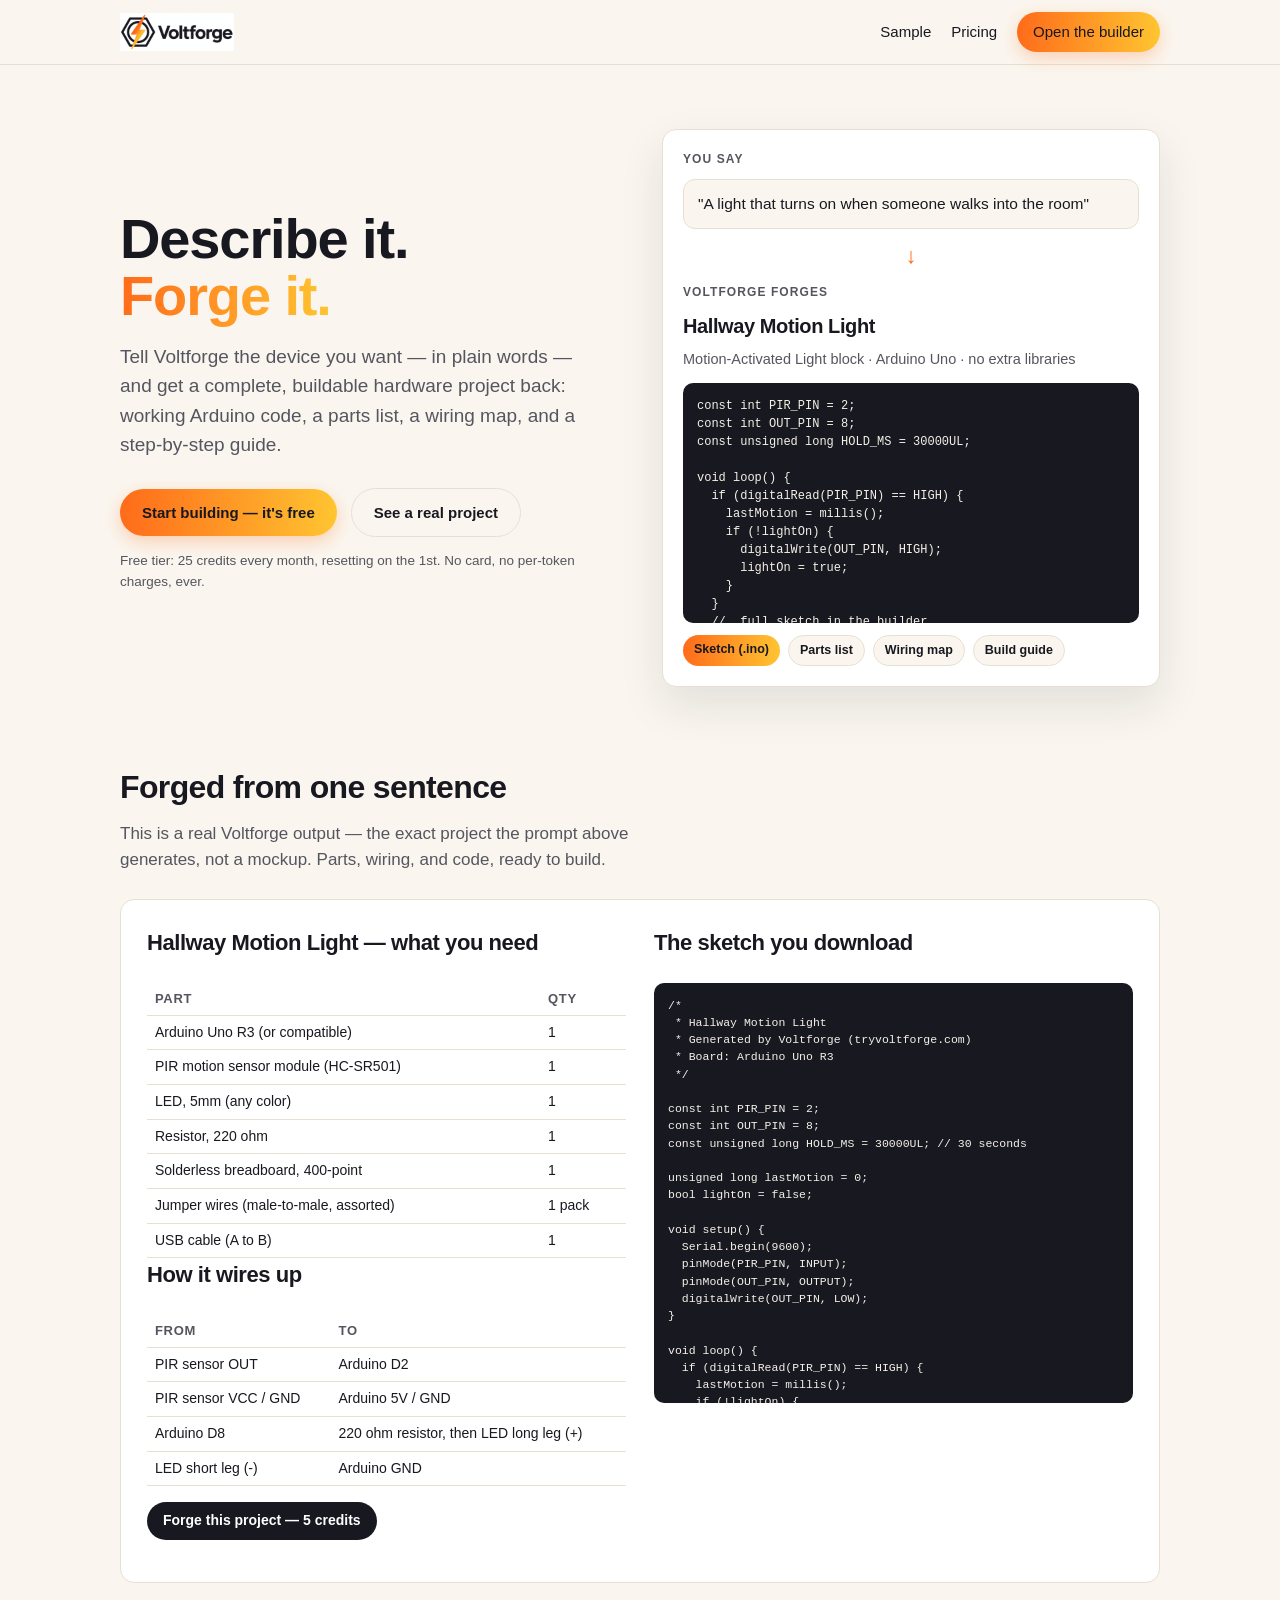
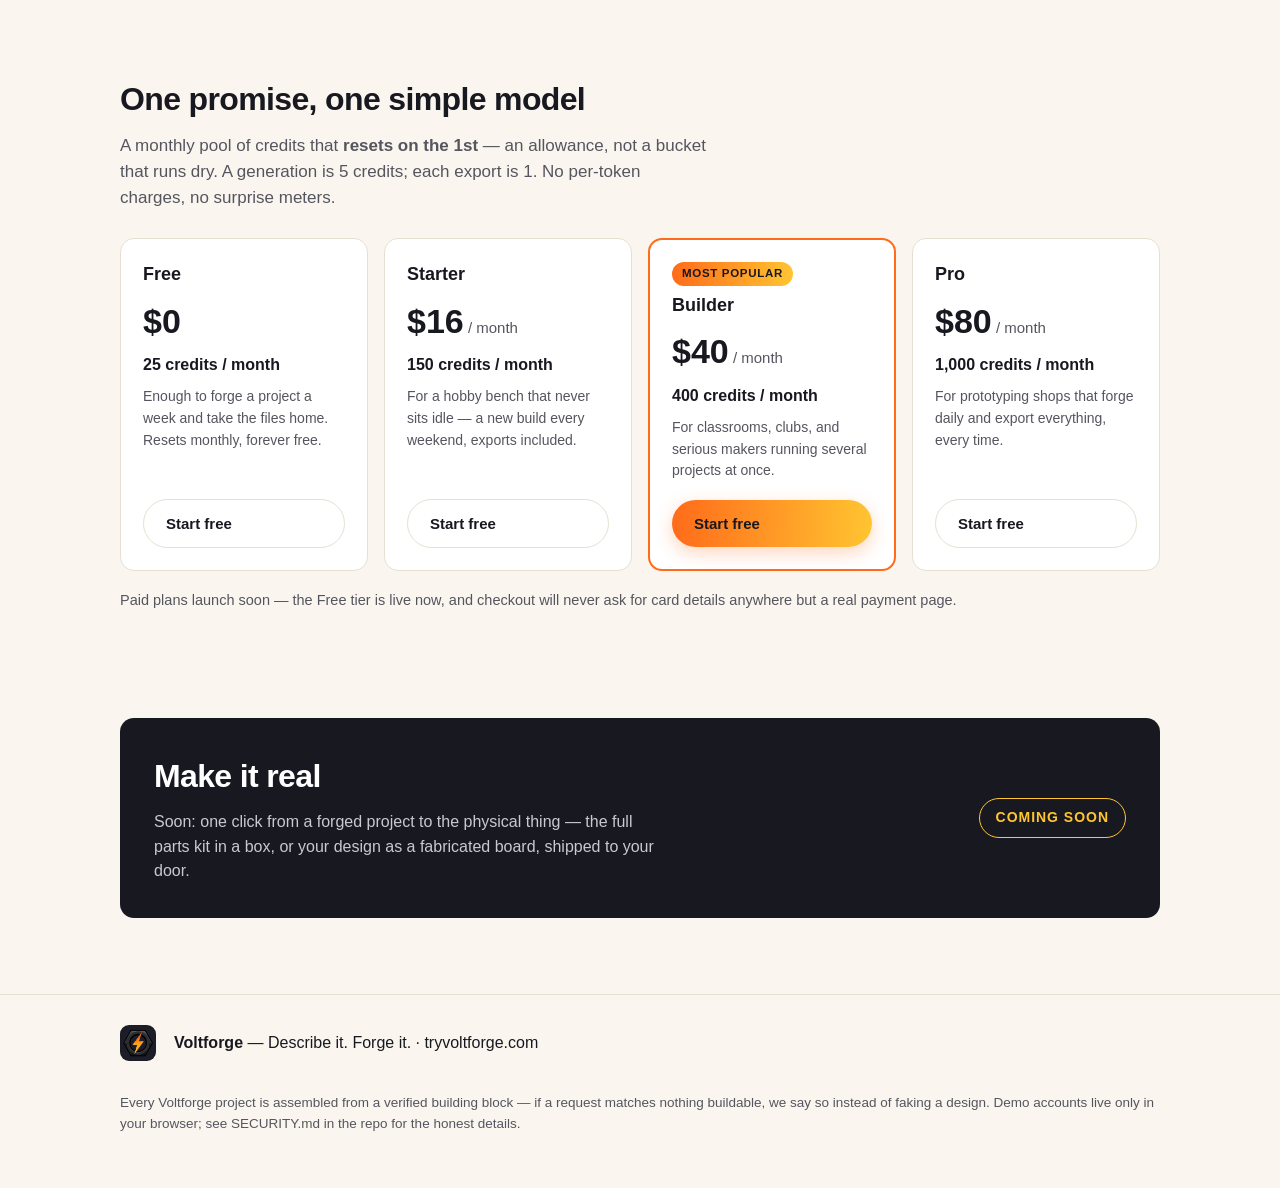
==== index.html @ 74507003 "Voltforge v1 — frozen, finished-feeling core Landing (one promise + real sample project + pricing), " ====
<!DOCTYPE html>
<html lang="en">
<head>
<meta charset="utf-8">
<meta name="viewport" content="width=device-width, initial-scale=1">
<meta http-equiv="Content-Security-Policy" content="default-src 'self'; script-src 'self'; style-src 'self' https://fonts.googleapis.com; font-src 'self' https://fonts.gstatic.com; img-src 'self' data:; connect-src 'none'; object-src 'none'; base-uri 'self'; form-action 'self'">
<meta name="referrer" content="strict-origin-when-cross-origin">
<meta name="description" content="Voltforge — describe a device in plain words, get a buildable Arduino project: working sketch, parts list, wiring map, and build guide. Describe it. Forge it.">
<title>Voltforge — Describe it. Forge it.</title>
<link rel="icon" type="image/png" href="favicon.png">
<link rel="preconnect" href="https://fonts.googleapis.com">
<link rel="preconnect" href="https://fonts.gstatic.com" crossorigin>
<link href="https://fonts.googleapis.com/css2?family=Inter:wght@400;500;600;700&family=Space+Grotesk:wght@500;700&display=swap" rel="stylesheet">
<link rel="stylesheet" href="css/styles.css">
</head>
<body>

<header class="site-header">
  <div class="wrap">
    <a class="brand-link" href="index.html" aria-label="Voltforge home">
      <img class="logo-lockup" src="assets/logo.webp" alt="Voltforge">
    </a>
    <nav class="main-nav">
      <a href="#sample">Sample</a>
      <a href="#pricing">Pricing</a>
      <a class="btn btn-primary btn-small" href="builder.html">Open the builder</a>
    </nav>
  </div>
</header>

<main>
  <!-- ============ HERO ============ -->
  <div class="hero">
    <div class="wrap hero-grid">
      <div>
        <h1>Describe it.<br><span class="grad-text">Forge it.</span></h1>
        <p class="promise">Tell Voltforge the device you want — in plain words — and get a complete, buildable hardware project back: working Arduino code, a parts list, a wiring map, and a step-by-step guide.</p>
        <div class="cta-row">
          <a class="btn btn-primary" href="builder.html">Start building — it's free</a>
          <a class="btn btn-ghost" href="#sample">See a real project</a>
        </div>
        <p class="fineprint">Free tier: 25 credits every month, resetting on the 1st. No card, no per-token charges, ever.</p>
      </div>

      <div class="demo-card" aria-label="Example generation">
        <div class="demo-label">You say</div>
        <div class="prompt-bubble">"A light that turns on when someone walks into the room"</div>
        <div class="demo-arrow">&#8595;</div>
        <div class="demo-label">Voltforge forges</div>
        <div class="demo-result">
          <h3>Hallway Motion Light</h3>
          <p class="sub">Motion-Activated Light block · Arduino Uno · no extra libraries</p>
          <pre>const int PIR_PIN = 2;
const int OUT_PIN = 8;
const unsigned long HOLD_MS = 30000UL;

void loop() {
  if (digitalRead(PIR_PIN) == HIGH) {
    lastMotion = millis();
    if (!lightOn) {
      digitalWrite(OUT_PIN, HIGH);
      lightOn = true;
    }
  }
  // …full sketch in the builder
}</pre>
          <div class="chip-row">
            <span class="chip hot">Sketch (.ino)</span>
            <span class="chip">Parts list</span>
            <span class="chip">Wiring map</span>
            <span class="chip">Build guide</span>
          </div>
        </div>
      </div>
    </div>
  </div>

  <!-- ============ SAMPLE SHOWCASE ============ -->
  <section class="block" id="sample">
    <div class="wrap">
      <h2>Forged from one sentence</h2>
      <p class="lede">This is a real Voltforge output — the exact project the prompt above generates, not a mockup. Parts, wiring, and code, ready to build.</p>
      <div class="showcase">
        <div>
          <h3>Hallway Motion Light — what you need</h3>
          <table>
            <tr><th>Part</th><th>Qty</th></tr>
            <tr><td>Arduino Uno R3 (or compatible)</td><td>1</td></tr>
            <tr><td>PIR motion sensor module (HC-SR501)</td><td>1</td></tr>
            <tr><td>LED, 5mm (any color)</td><td>1</td></tr>
            <tr><td>Resistor, 220 ohm</td><td>1</td></tr>
            <tr><td>Solderless breadboard, 400-point</td><td>1</td></tr>
            <tr><td>Jumper wires (male-to-male, assorted)</td><td>1 pack</td></tr>
            <tr><td>USB cable (A to B)</td><td>1</td></tr>
          </table>
          <h3 style="margin-top:22px">How it wires up</h3>
          <table>
            <tr><th>From</th><th>To</th></tr>
            <tr><td>PIR sensor OUT</td><td>Arduino D2</td></tr>
            <tr><td>PIR sensor VCC / GND</td><td>Arduino 5V / GND</td></tr>
            <tr><td>Arduino D8</td><td>220 ohm resistor, then LED long leg (+)</td></tr>
            <tr><td>LED short leg (-)</td><td>Arduino GND</td></tr>
          </table>
          <p style="margin-top:18px"><a class="btn btn-dark btn-small" href="builder.html">Forge this project — 5 credits</a></p>
        </div>
        <div>
          <h3>The sketch you download</h3>
          <pre>/*
 * Hallway Motion Light
 * Generated by Voltforge (tryvoltforge.com)
 * Board: Arduino Uno R3
 */

const int PIR_PIN = 2;
const int OUT_PIN = 8;
const unsigned long HOLD_MS = 30000UL; // 30 seconds

unsigned long lastMotion = 0;
bool lightOn = false;

void setup() {
  Serial.begin(9600);
  pinMode(PIR_PIN, INPUT);
  pinMode(OUT_PIN, OUTPUT);
  digitalWrite(OUT_PIN, LOW);
}

void loop() {
  if (digitalRead(PIR_PIN) == HIGH) {
    lastMotion = millis();
    if (!lightOn) {
      digitalWrite(OUT_PIN, HIGH);
      lightOn = true;
      Serial.println("Motion - light ON");
    }
  }
  if (lightOn &amp;&amp; (millis() - lastMotion &gt; HOLD_MS)) {
    digitalWrite(OUT_PIN, LOW);
    lightOn = false;
    Serial.println("Quiet - light OFF");
  }
}</pre>
        </div>
      </div>
    </div>
  </section>

  <!-- ============ PRICING ============ -->
  <section class="block" id="pricing">
    <div class="wrap">
      <h2>One promise, one simple model</h2>
      <p class="lede">A monthly pool of credits that <strong>resets on the 1st</strong> — an allowance, not a bucket that runs dry. A generation is 5 credits; each export is 1. No per-token charges, no surprise meters.</p>
      <div class="plans">
        <div class="plan">
          <div class="pname">Free</div>
          <div class="price">$0</div>
          <div class="credits">25 credits / month</div>
          <p>Enough to forge a project a week and take the files home. Resets monthly, forever free.</p>
          <a class="btn btn-ghost" href="builder.html">Start free</a>
        </div>
        <div class="plan">
          <div class="pname">Starter</div>
          <div class="price">$16<span> / month</span></div>
          <div class="credits">150 credits / month</div>
          <p>For a hobby bench that never sits idle — a new build every weekend, exports included.</p>
          <a class="btn btn-ghost" href="builder.html">Start free</a>
        </div>
        <div class="plan featured">
          <span class="badge">Most popular</span>
          <div class="pname">Builder</div>
          <div class="price">$40<span> / month</span></div>
          <div class="credits">400 credits / month</div>
          <p>For classrooms, clubs, and serious makers running several projects at once.</p>
          <a class="btn btn-primary" href="builder.html">Start free</a>
        </div>
        <div class="plan">
          <div class="pname">Pro</div>
          <div class="price">$80<span> / month</span></div>
          <div class="credits">1,000 credits / month</div>
          <p>For prototyping shops that forge daily and export everything, every time.</p>
          <a class="btn btn-ghost" href="builder.html">Start free</a>
        </div>
      </div>
      <p class="pricing-note">Paid plans launch soon — the Free tier is live now, and checkout will never ask for card details anywhere but a real payment page.</p>
    </div>
  </section>

  <!-- ============ MAKE IT REAL TEASER ============ -->
  <section class="block" style="padding-top:6px">
    <div class="wrap">
      <div class="teaser">
        <div>
          <h2>Make it real</h2>
          <p>Soon: one click from a forged project to the physical thing — the full parts kit in a box, or your design as a fabricated board, shipped to your door.</p>
        </div>
        <span class="soon">Coming soon</span>
      </div>
    </div>
  </section>
</main>

<footer class="site-footer">
  <div class="wrap">
    <img class="logo-icon" src="assets/icon-256.png" alt="">
    <span><strong>Voltforge</strong> — Describe it. Forge it. · tryvoltforge.com</span>
    <p class="small">Every Voltforge project is assembled from a verified building block — if a request matches nothing buildable, we say so instead of faking a design. Demo accounts live only in your browser; see SECURITY.md in the repo for the honest details.</p>
  </div>
</footer>

</body>
</html>
---- css/styles.css ----
/* Voltforge — brand stylesheet.
   Palette (brand kit): Forge Ink #181820 · Spark Orange #FF6B1A ·
   Volt Yellow #FFC531 · Forge Paper #FAF6EF · Card white #FFFFFF.
   Display: Space Grotesk. Body: Inter. */

:root {
  --ink: #181820;
  --ink-soft: #55555f;
  --spark: #FF6B1A;
  --volt: #FFC531;
  --paper: #FAF6EF;
  --card: #FFFFFF;
  --line: #e7e0d2;
  --grad: linear-gradient(92deg, #FF6B1A 0%, #FFC531 100%);
  --radius: 14px;
  --display: 'Space Grotesk', 'Helvetica Neue', Arial, sans-serif;
  --body: 'Inter', -apple-system, 'Segoe UI', Roboto, sans-serif;
  --mono: ui-monospace, 'SF Mono', Menlo, Consolas, monospace;
}

* { box-sizing: border-box; }

html { scroll-behavior: smooth; }

body {
  margin: 0;
  font-family: var(--body);
  color: var(--ink);
  background: var(--paper);
  line-height: 1.55;
  -webkit-font-smoothing: antialiased;
}

h1, h2, h3, .display { font-family: var(--display); letter-spacing: -0.02em; }

a { color: var(--ink); }

.wrap { max-width: 1080px; margin: 0 auto; padding: 0 20px; }

/* ---------- header ---------- */
.site-header {
  position: sticky; top: 0; z-index: 40;
  background: rgba(250, 246, 239, 0.92);
  backdrop-filter: blur(8px);
  border-bottom: 1px solid var(--line);
}
.site-header .wrap {
  display: flex; align-items: center; gap: 22px; min-height: 64px;
}
.logo-lockup { height: 38px; width: auto; display: block; }
.logo-icon { height: 36px; width: 36px; border-radius: 9px; display: block; }
.brand-link { display: flex; align-items: center; gap: 10px; text-decoration: none; }
.brand-name { font-family: var(--display); font-weight: 700; font-size: 20px; }
.main-nav { display: flex; gap: 20px; margin-left: auto; align-items: center; }
.main-nav a { text-decoration: none; font-weight: 500; font-size: 15px; }
.main-nav a:hover { color: var(--spark); }

/* ---------- buttons ---------- */
.btn {
  display: inline-block; border: none; cursor: pointer; text-decoration: none;
  font-family: var(--body); font-weight: 600; font-size: 15px;
  padding: 12px 22px; border-radius: 999px; color: var(--ink);
  background: var(--card); border: 1px solid var(--line);
}
.btn-primary { background: var(--grad); border: none; color: var(--ink); box-shadow: 0 6px 18px rgba(255, 107, 26, 0.28); }
.btn-primary:hover { filter: brightness(1.05); }
.btn-dark { background: var(--ink); color: #fff; border: none; }
.btn-small { padding: 8px 16px; font-size: 14px; }
.btn[disabled] { opacity: 0.55; cursor: not-allowed; box-shadow: none; }
.btn-ghost { background: transparent; border: 1px solid var(--line); }

/* ---------- hero ---------- */
.hero { padding: 64px 0 30px; }
.hero-grid { display: grid; grid-template-columns: 1fr 1fr; gap: 44px; align-items: center; }
.hero h1 { font-size: 56px; line-height: 1.02; margin: 0 0 18px; }
.hero h1 .grad-text {
  background: var(--grad); -webkit-background-clip: text; background-clip: text; color: transparent;
}
.hero .promise { font-size: 19px; color: var(--ink-soft); margin: 0 0 28px; max-width: 46ch; }
.hero .cta-row { display: flex; gap: 14px; align-items: center; flex-wrap: wrap; }
.hero .fineprint { font-size: 13.5px; color: var(--ink-soft); margin-top: 14px; }

/* demo moment card */
.demo-card {
  background: var(--card); border: 1px solid var(--line); border-radius: var(--radius);
  padding: 20px; box-shadow: 0 18px 44px rgba(24, 24, 32, 0.10);
}
.demo-label { font-size: 12px; font-weight: 700; letter-spacing: 0.09em; text-transform: uppercase; color: var(--ink-soft); margin-bottom: 10px; }
.prompt-bubble {
  background: var(--paper); border: 1px solid var(--line); border-radius: 12px;
  padding: 12px 14px; font-size: 15.5px;
}
.demo-arrow { text-align: center; font-size: 22px; margin: 10px 0; color: var(--spark); font-weight: 700; }
.demo-result h3 { margin: 0 0 6px; font-size: 20px; }
.demo-result .sub { color: var(--ink-soft); font-size: 14.5px; margin: 0 0 12px; }
.demo-result pre {
  background: var(--ink); color: #f5f1e8; border-radius: 10px; padding: 14px;
  font-family: var(--mono); font-size: 12px; line-height: 1.5; overflow-x: auto; margin: 0 0 12px;
  max-height: 240px; overflow-y: auto;
}
.chip-row { display: flex; gap: 8px; flex-wrap: wrap; }
.chip {
  font-size: 12.5px; font-weight: 600; background: var(--paper); border: 1px solid var(--line);
  border-radius: 999px; padding: 5px 11px;
}
.chip.hot { background: var(--grad); border: none; }

/* ---------- sections ---------- */
section.block { padding: 46px 0; }
section.block h2 { font-size: 32px; margin: 0 0 8px; }
section.block .lede { color: var(--ink-soft); font-size: 17px; margin: 0 0 26px; max-width: 62ch; }

.showcase {
  background: var(--card); border: 1px solid var(--line); border-radius: var(--radius);
  padding: 26px; display: grid; grid-template-columns: 1fr 1fr; gap: 28px;
}
.showcase h3 { margin-top: 0; font-size: 22px; }
.showcase table { width: 100%; border-collapse: collapse; font-size: 14px; }
.showcase th, .showcase td { text-align: left; padding: 6px 8px; border-bottom: 1px solid var(--line); vertical-align: top; }
.showcase th { font-family: var(--display); font-size: 13px; text-transform: uppercase; letter-spacing: 0.05em; color: var(--ink-soft); }
.showcase pre {
  background: var(--ink); color: #f5f1e8; border-radius: 10px; padding: 14px;
  font-family: var(--mono); font-size: 11.5px; line-height: 1.5; overflow: auto; max-height: 420px; margin: 0;
}

/* ---------- pricing ---------- */
.plans { display: grid; grid-template-columns: repeat(4, 1fr); gap: 16px; }
.plan {
  background: var(--card); border: 1px solid var(--line); border-radius: var(--radius);
  padding: 22px; display: flex; flex-direction: column; gap: 6px;
}
.plan.featured { border: 2px solid var(--spark); }
.plan .pname { font-family: var(--display); font-weight: 700; font-size: 18px; }
.plan .price { font-family: var(--display); font-size: 34px; font-weight: 700; }
.plan .price span { font-size: 15px; color: var(--ink-soft); font-weight: 500; }
.plan .credits { font-weight: 600; }
.plan p { color: var(--ink-soft); font-size: 14px; margin: 2px 0 12px; flex: 1; }
.plan .badge {
  align-self: flex-start; font-size: 11.5px; font-weight: 700; letter-spacing: 0.06em;
  text-transform: uppercase; background: var(--grad); border-radius: 999px; padding: 3px 10px;
}
.pricing-note { color: var(--ink-soft); font-size: 14.5px; margin-top: 18px; }

/* ---------- make it real teaser ---------- */
.teaser {
  background: var(--ink); color: #f5f1e8; border-radius: var(--radius);
  padding: 34px; display: flex; gap: 24px; align-items: center; flex-wrap: wrap;
}
.teaser h2 { color: #fff; margin: 0 0 6px; font-size: 28px; }
.teaser p { margin: 0; color: #c9c9d2; max-width: 58ch; }
.teaser .soon {
  margin-left: auto; font-family: var(--display); font-weight: 700; font-size: 14px;
  border: 1px solid var(--volt); color: var(--volt); border-radius: 999px; padding: 8px 16px;
  text-transform: uppercase; letter-spacing: 0.07em;
}

/* ---------- footer ---------- */
.site-footer { border-top: 1px solid var(--line); padding: 30px 0 40px; margin-top: 30px; }
.site-footer .wrap { display: flex; gap: 18px; align-items: center; flex-wrap: wrap; }
.site-footer .small { color: var(--ink-soft); font-size: 13.5px; width: 100%; }

/* ---------- builder ---------- */
.builder-head { padding: 28px 0 6px; }
.builder-head h1 { font-size: 32px; margin: 0 0 6px; }
.builder-head p { color: var(--ink-soft); margin: 0; }
.credit-pill {
  display: inline-flex; align-items: center; gap: 7px; font-weight: 700; font-size: 14px;
  background: var(--card); border: 1px solid var(--line); border-radius: 999px; padding: 7px 14px;
}
.credit-pill .dot { width: 9px; height: 9px; border-radius: 50%; background: var(--grad); }
.account-bar { display: flex; gap: 10px; align-items: center; margin-left: auto; }
.account-bar .who { font-size: 14px; color: var(--ink-soft); }

.chat-shell {
  background: var(--card); border: 1px solid var(--line); border-radius: var(--radius);
  margin: 18px 0 40px; display: flex; flex-direction: column; overflow: hidden;
}
.chat-log { padding: 22px; display: flex; flex-direction: column; gap: 16px; min-height: 320px; }
.msg { max-width: 88%; padding: 13px 16px; border-radius: 14px; font-size: 15px; white-space: pre-wrap; word-wrap: break-word; }
.msg.user { align-self: flex-end; background: var(--ink); color: #fff; border-bottom-right-radius: 4px; }
.msg.bot { align-self: flex-start; background: var(--paper); border: 1px solid var(--line); border-bottom-left-radius: 4px; }
.msg.bot strong { font-family: var(--display); }

.chat-form { border-top: 1px solid var(--line); padding: 14px; display: flex; gap: 10px; background: #fff; }
.chat-form textarea {
  flex: 1; resize: none; font-family: var(--body); font-size: 15px; padding: 11px 13px;
  border: 1px solid var(--line); border-radius: 12px; min-height: 46px; max-height: 120px;
}
.examples { padding: 0 22px 16px; display: flex; gap: 8px; flex-wrap: wrap; }
.examples .chip { cursor: pointer; background: #fff; }
.examples .chip:hover { border-color: var(--spark); color: var(--spark); }
.examples-label { width: 100%; font-size: 12.5px; color: var(--ink-soft); font-weight: 600; }

/* params + project cards (rendered inside chat) */
.card {
  align-self: stretch; max-width: 100%; background: #fff; border: 1px solid var(--line);
  border-radius: var(--radius); padding: 20px;
}
.card h3 { margin: 0 0 4px; font-size: 20px; }
.card .sub { color: var(--ink-soft); font-size: 14.5px; margin: 0 0 14px; }
.param-grid { display: grid; grid-template-columns: 1fr 1fr; gap: 12px 18px; margin-bottom: 6px; }
.param label { display: block; font-size: 13px; font-weight: 600; margin-bottom: 5px; }
.param .help { font-size: 12px; color: var(--ink-soft); margin-top: 4px; }
.param input[type="number"], .param select, .param input[type="text"], .text-input {
  width: 100%; padding: 9px 11px; border: 1px solid var(--line); border-radius: 9px;
  font-family: var(--body); font-size: 14.5px; background: #fff;
}
.param.bool { display: flex; gap: 9px; align-items: flex-start; }
.param.bool input { margin-top: 3px; }
.param.bool label { margin: 0; }
.card .actions { display: flex; gap: 10px; flex-wrap: wrap; margin-top: 14px; align-items: center; }
.cost-note { font-size: 13px; color: var(--ink-soft); }
.project-tabs { display: flex; gap: 8px; flex-wrap: wrap; margin: 12px 0; }
.project-tabs .chip { cursor: pointer; background: var(--paper); }
.project-tabs .chip.active { background: var(--ink); color: #fff; border-color: var(--ink); }
.project-pane pre {
  background: var(--ink); color: #f5f1e8; border-radius: 10px; padding: 14px;
  font-family: var(--mono); font-size: 12px; line-height: 1.55; overflow: auto; max-height: 430px; margin: 0;
}
.project-pane table { width: 100%; border-collapse: collapse; font-size: 14px; }
.project-pane th, .project-pane td { text-align: left; padding: 6px 8px; border-bottom: 1px solid var(--line); vertical-align: top; }
.project-pane ol { margin: 6px 0; padding-left: 20px; }
.project-pane li { margin-bottom: 6px; font-size: 14.5px; }

/* ---------- modals ---------- */
.modal-backdrop {
  position: fixed; inset: 0; background: rgba(24, 24, 32, 0.55);
  display: none; align-items: center; justify-content: center; z-index: 80; padding: 18px;
}
.modal-backdrop.open { display: flex; }
.modal {
  background: #fff; border-radius: var(--radius); max-width: 430px; width: 100%;
  padding: 26px; max-height: 88vh; overflow-y: auto;
}
.modal.wide { max-width: 760px; }
.modal h2 { margin: 0 0 6px; font-size: 24px; }
.modal .sub { color: var(--ink-soft); font-size: 14.5px; margin: 0 0 16px; }
.modal .field { margin-bottom: 13px; }
.modal .field label { display: block; font-size: 13px; font-weight: 600; margin-bottom: 5px; }
.modal .error { color: #b3261e; font-size: 14px; min-height: 20px; margin: 8px 0; }
.modal .switch { font-size: 14px; color: var(--ink-soft); margin-top: 14px; }
.modal .switch button { background: none; border: none; color: var(--spark); font-weight: 700; cursor: pointer; font-size: 14px; padding: 0; }
.modal .plans { grid-template-columns: repeat(2, 1fr); }
.demo-note {
  background: var(--paper); border: 1px dashed var(--spark); border-radius: 10px;
  padding: 10px 13px; font-size: 13px; color: var(--ink-soft); margin-bottom: 14px;
}

/* ---------- responsive ---------- */
@media (max-width: 900px) {
  .hero-grid, .showcase { grid-template-columns: 1fr; }
  .plans { grid-template-columns: repeat(2, 1fr); }
  .hero h1 { font-size: 42px; }
  .param-grid { grid-template-columns: 1fr; }
  .msg { max-width: 96%; }
}
@media (max-width: 560px) {
  .plans, .modal .plans { grid-template-columns: 1fr; }
  .main-nav a:not(.btn) { display: none; }
}
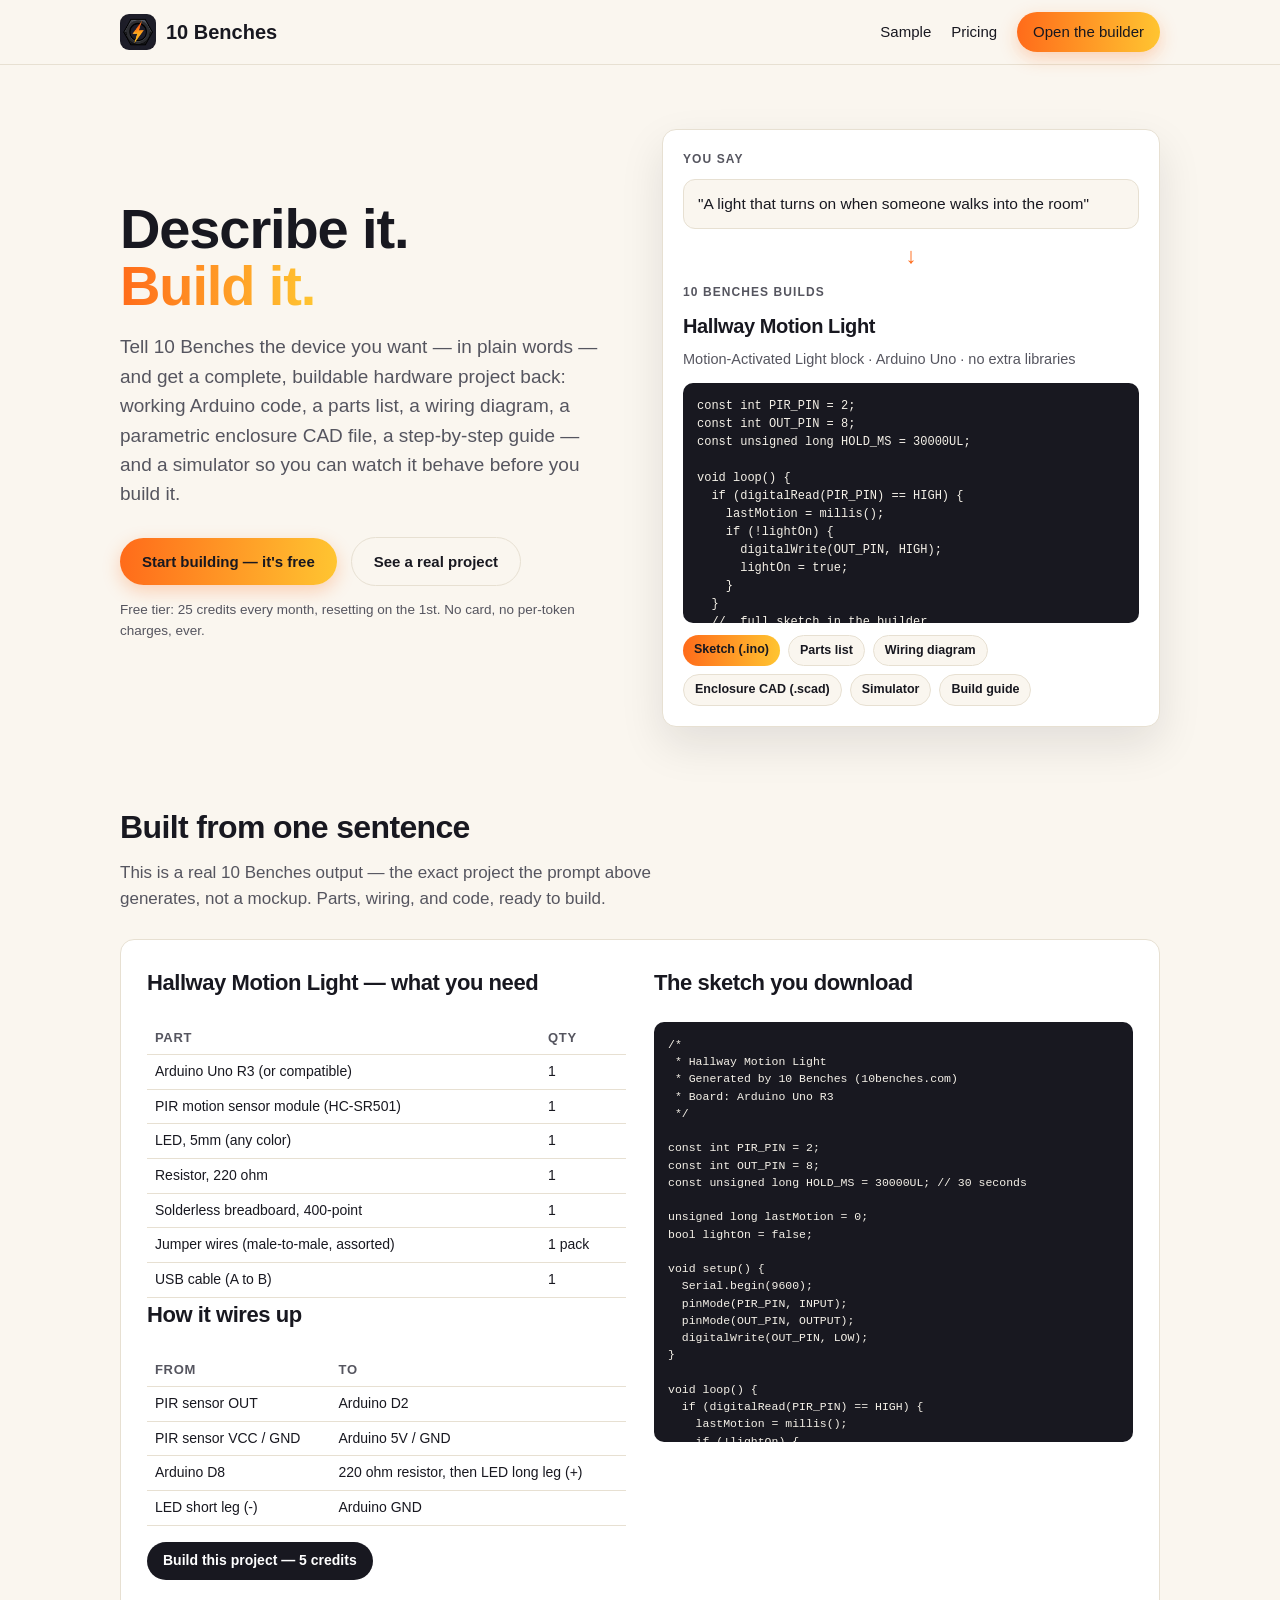
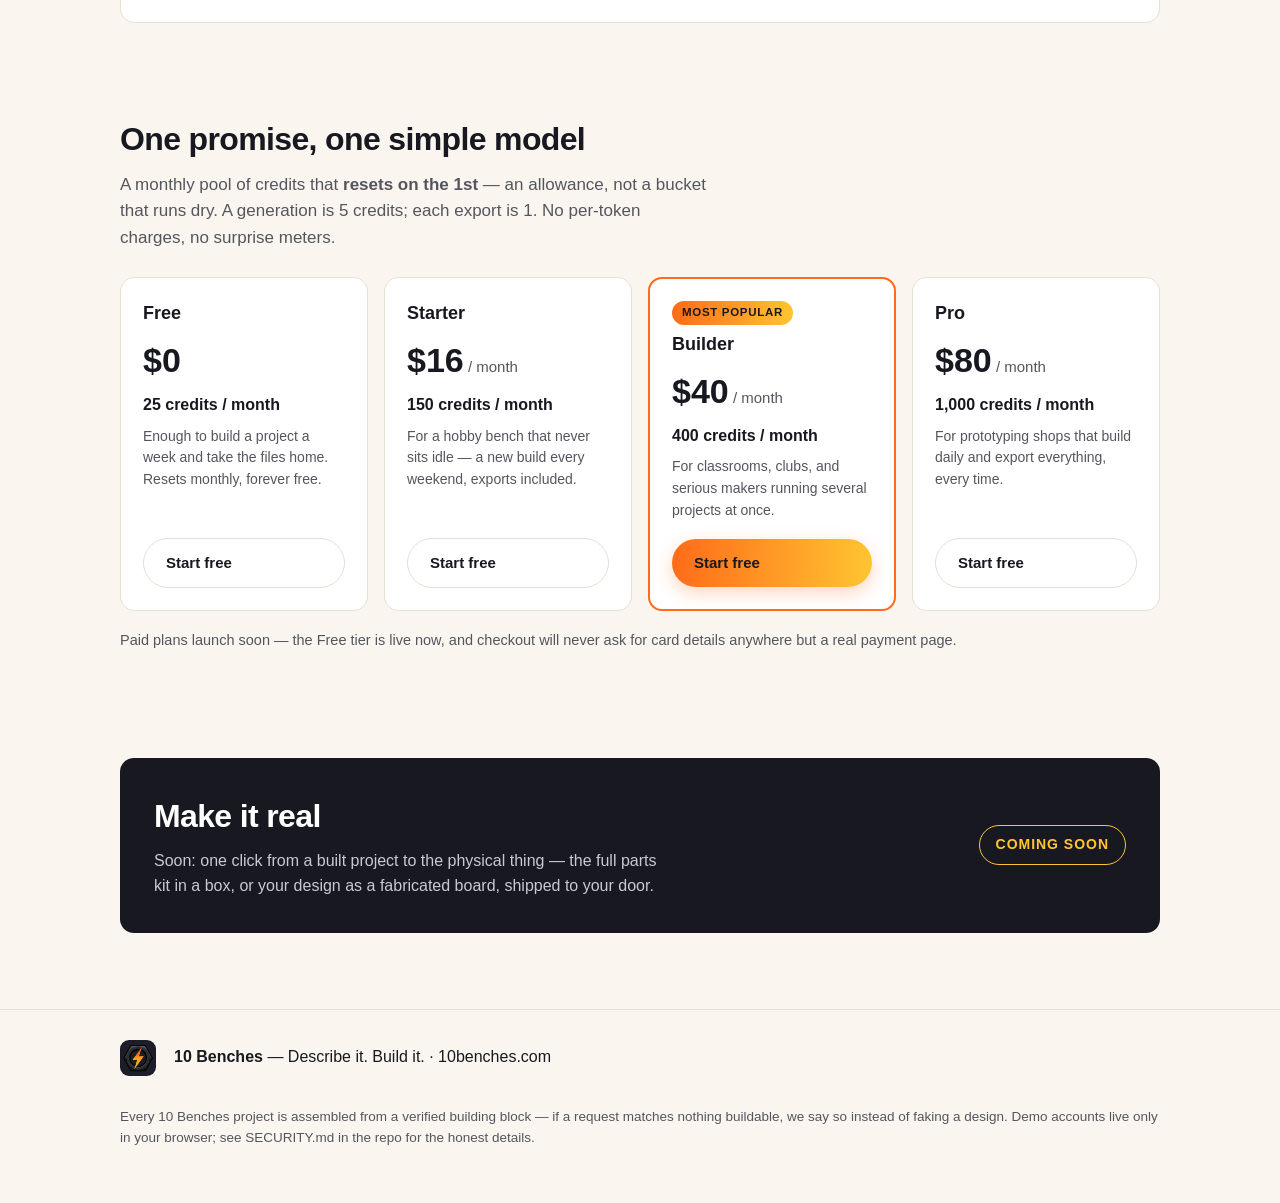
==== commit 31ef1e0a: "10 Benches: rebrand, CAD + wiring exports, simulator, full test pass (199/199)" ====
--- a/index.html
+++ b/index.html
@@ -5,8 +5,8 @@
 <meta name="viewport" content="width=device-width, initial-scale=1">
 <meta http-equiv="Content-Security-Policy" content="default-src 'self'; script-src 'self'; style-src 'self' https://fonts.googleapis.com; font-src 'self' https://fonts.gstatic.com; img-src 'self' data:; connect-src 'none'; object-src 'none'; base-uri 'self'; form-action 'self'">
 <meta name="referrer" content="strict-origin-when-cross-origin">
-<meta name="description" content="Voltforge — describe a device in plain words, get a buildable Arduino project: working sketch, parts list, wiring map, and build guide. Describe it. Forge it.">
-<title>Voltforge — Describe it. Forge it.</title>
+<meta name="description" content="10 Benches — describe a device in plain words, get a buildable Arduino project: working sketch, parts list, wiring map, and build guide. Describe it. Build it.">
+<title>10 Benches — Describe it. Build it.</title>
 <link rel="icon" type="image/png" href="favicon.png">
 <link rel="preconnect" href="https://fonts.googleapis.com">
 <link rel="preconnect" href="https://fonts.gstatic.com" crossorigin>
@@ -17,8 +17,9 @@
 
 <header class="site-header">
   <div class="wrap">
-    <a class="brand-link" href="index.html" aria-label="Voltforge home">
-      <img class="logo-lockup" src="assets/logo.webp" alt="Voltforge">
+    <a class="brand-link" href="index.html" aria-label="10 Benches home">
+      <img class="logo-icon" src="assets/icon-256.png" alt="">
+      <span class="brand-name">10 Benches</span>
     </a>
     <nav class="main-nav">
       <a href="#sample">Sample</a>
@@ -33,8 +34,8 @@
   <div class="hero">
     <div class="wrap hero-grid">
       <div>
-        <h1>Describe it.<br><span class="grad-text">Forge it.</span></h1>
-        <p class="promise">Tell Voltforge the device you want — in plain words — and get a complete, buildable hardware project back: working Arduino code, a parts list, a wiring map, and a step-by-step guide.</p>
+        <h1>Describe it.<br><span class="grad-text">Build it.</span></h1>
+        <p class="promise">Tell 10 Benches the device you want — in plain words — and get a complete, buildable hardware project back: working Arduino code, a parts list, a wiring diagram, a parametric enclosure CAD file, a step-by-step guide — and a simulator so you can watch it behave before you build it.</p>
         <div class="cta-row">
           <a class="btn btn-primary" href="builder.html">Start building — it's free</a>
           <a class="btn btn-ghost" href="#sample">See a real project</a>
@@ -46,7 +47,7 @@
         <div class="demo-label">You say</div>
         <div class="prompt-bubble">"A light that turns on when someone walks into the room"</div>
         <div class="demo-arrow">&#8595;</div>
-        <div class="demo-label">Voltforge forges</div>
+        <div class="demo-label">10 Benches builds</div>
         <div class="demo-result">
           <h3>Hallway Motion Light</h3>
           <p class="sub">Motion-Activated Light block · Arduino Uno · no extra libraries</p>
@@ -67,7 +68,9 @@
           <div class="chip-row">
             <span class="chip hot">Sketch (.ino)</span>
             <span class="chip">Parts list</span>
-            <span class="chip">Wiring map</span>
+            <span class="chip">Wiring diagram</span>
+            <span class="chip">Enclosure CAD (.scad)</span>
+            <span class="chip">Simulator</span>
             <span class="chip">Build guide</span>
           </div>
         </div>
@@ -78,8 +81,8 @@
   <!-- ============ SAMPLE SHOWCASE ============ -->
   <section class="block" id="sample">
     <div class="wrap">
-      <h2>Forged from one sentence</h2>
-      <p class="lede">This is a real Voltforge output — the exact project the prompt above generates, not a mockup. Parts, wiring, and code, ready to build.</p>
+      <h2>Built from one sentence</h2>
+      <p class="lede">This is a real 10 Benches output — the exact project the prompt above generates, not a mockup. Parts, wiring, and code, ready to build.</p>
       <div class="showcase">
         <div>
           <h3>Hallway Motion Light — what you need</h3>
@@ -101,13 +104,13 @@
             <tr><td>Arduino D8</td><td>220 ohm resistor, then LED long leg (+)</td></tr>
             <tr><td>LED short leg (-)</td><td>Arduino GND</td></tr>
           </table>
-          <p style="margin-top:18px"><a class="btn btn-dark btn-small" href="builder.html">Forge this project — 5 credits</a></p>
+          <p style="margin-top:18px"><a class="btn btn-dark btn-small" href="builder.html">Build this project — 5 credits</a></p>
         </div>
         <div>
           <h3>The sketch you download</h3>
           <pre>/*
  * Hallway Motion Light
- * Generated by Voltforge (tryvoltforge.com)
+ * Generated by 10 Benches (10benches.com)
  * Board: Arduino Uno R3
  */
 
@@ -155,7 +158,7 @@
           <div class="pname">Free</div>
           <div class="price">$0</div>
           <div class="credits">25 credits / month</div>
-          <p>Enough to forge a project a week and take the files home. Resets monthly, forever free.</p>
+          <p>Enough to build a project a week and take the files home. Resets monthly, forever free.</p>
           <a class="btn btn-ghost" href="builder.html">Start free</a>
         </div>
         <div class="plan">
@@ -177,7 +180,7 @@
           <div class="pname">Pro</div>
           <div class="price">$80<span> / month</span></div>
           <div class="credits">1,000 credits / month</div>
-          <p>For prototyping shops that forge daily and export everything, every time.</p>
+          <p>For prototyping shops that build daily and export everything, every time.</p>
           <a class="btn btn-ghost" href="builder.html">Start free</a>
         </div>
       </div>
@@ -191,7 +194,7 @@
       <div class="teaser">
         <div>
           <h2>Make it real</h2>
-          <p>Soon: one click from a forged project to the physical thing — the full parts kit in a box, or your design as a fabricated board, shipped to your door.</p>
+          <p>Soon: one click from a built project to the physical thing — the full parts kit in a box, or your design as a fabricated board, shipped to your door.</p>
         </div>
         <span class="soon">Coming soon</span>
       </div>
@@ -202,8 +205,8 @@
 <footer class="site-footer">
   <div class="wrap">
     <img class="logo-icon" src="assets/icon-256.png" alt="">
-    <span><strong>Voltforge</strong> — Describe it. Forge it. · tryvoltforge.com</span>
-    <p class="small">Every Voltforge project is assembled from a verified building block — if a request matches nothing buildable, we say so instead of faking a design. Demo accounts live only in your browser; see SECURITY.md in the repo for the honest details.</p>
+    <span><strong>10 Benches</strong> — Describe it. Build it. · 10benches.com</span>
+    <p class="small">Every 10 Benches project is assembled from a verified building block — if a request matches nothing buildable, we say so instead of faking a design. Demo accounts live only in your browser; see SECURITY.md in the repo for the honest details.</p>
   </div>
 </footer>
 
--- a/css/styles.css
+++ b/css/styles.css
@@ -1,13 +1,13 @@
-/* Voltforge — brand stylesheet.
-   Palette (brand kit): Forge Ink #181820 · Spark Orange #FF6B1A ·
-   Volt Yellow #FFC531 · Forge Paper #FAF6EF · Card white #FFFFFF.
+/* 10 Benches — brand stylesheet.
+   Palette (brand kit): Bench Ink #181820 · Spark Orange #FF6B1A ·
+   Spark Yellow #FFC531 · Bench Paper #FAF6EF · Card white #FFFFFF.
    Display: Space Grotesk. Body: Inter. */
 
 :root {
   --ink: #181820;
   --ink-soft: #55555f;
   --spark: #FF6B1A;
-  --volt: #FFC531;
+  --yellow: #FFC531;
   --paper: #FAF6EF;
   --card: #FFFFFF;
   --line: #e7e0d2;
@@ -150,7 +150,7 @@
 .teaser p { margin: 0; color: #c9c9d2; max-width: 58ch; }
 .teaser .soon {
   margin-left: auto; font-family: var(--display); font-weight: 700; font-size: 14px;
-  border: 1px solid var(--volt); color: var(--volt); border-radius: 999px; padding: 8px 16px;
+  border: 1px solid var(--yellow); color: var(--yellow); border-radius: 999px; padding: 8px 16px;
   text-transform: uppercase; letter-spacing: 0.07em;
 }
 
@@ -246,12 +246,74 @@
   padding: 10px 13px; font-size: 13px; color: var(--ink-soft); margin-bottom: 14px;
 }
 
+/* ---------- simulator ---------- */
+.sim-panel h3 { margin: 0 0 4px; font-size: 20px; }
+.sim-panel h4 { margin: 0 0 10px; font-size: 14px; text-transform: uppercase; letter-spacing: 0.06em; color: var(--ink-soft); }
+.sim-note {
+  background: var(--paper); border: 1px dashed var(--spark); border-radius: 10px;
+  padding: 10px 13px; font-size: 13.5px; color: var(--ink-soft); margin: 0 0 10px;
+}
+.sim-controls { display: flex; gap: 14px; align-items: center; margin: 12px 0 16px; flex-wrap: wrap; }
+.sim-controls label { font-size: 13.5px; font-weight: 600; }
+.sim-controls select {
+  padding: 6px 9px; border: 1px solid var(--line); border-radius: 8px;
+  font-family: var(--body); font-size: 14px; background: #fff;
+}
+.sim-grid { display: grid; grid-template-columns: 1fr 1fr; gap: 22px; }
+.sim-input { margin-bottom: 13px; font-size: 14px; }
+.sim-input label { font-weight: 600; font-size: 13.5px; }
+.sim-input input[type="range"] { width: 100%; accent-color: var(--spark); display: block; margin: 6px 0 2px; }
+.sim-input input[type="checkbox"] { margin-right: 4px; }
+.sim-input-value { font-size: 12.5px; color: var(--ink-soft); font-weight: 700; }
+.sim-out-row { display: flex; gap: 10px; align-items: center; margin: 7px 0; font-size: 14.5px; flex-wrap: wrap; }
+.sim-out-label { color: var(--ink-soft); font-size: 13px; font-weight: 600; min-width: 118px; }
+.sim-led {
+  width: 17px; height: 17px; border-radius: 50%; background: #d9d3c3;
+  border: 1px solid var(--line); display: inline-block; flex: none;
+}
+.sim-led.on { background: var(--yellow); border-color: #d9a400; box-shadow: 0 0 12px 3px rgba(255, 197, 49, 0.65); }
+.sim-bar {
+  height: 14px; background: var(--paper); border: 1px solid var(--line);
+  border-radius: 999px; position: relative; overflow: hidden; margin: 8px 0 12px;
+}
+.sim-bar .fill { position: absolute; top: 0; bottom: 0; left: 0; background: var(--grad); }
+.sim-bar .marker { position: absolute; top: 0; bottom: 0; width: 3px; background: var(--ink); }
+.sim-scene { border-radius: 10px; border: 1px solid var(--line); padding: 16px; min-height: 96px; margin-bottom: 12px; }
+.sim-lamp {
+  width: 28px; height: 28px; border-radius: 50%; background: #cfc9ba;
+  border: 1px solid rgba(0, 0, 0, 0.25); margin-bottom: 10px;
+}
+.sim-lamp.on { background: var(--yellow); box-shadow: 0 0 30px 10px rgba(255, 197, 49, 0.8); }
+.sim-scene-text { color: #f5f1e8; font-size: 13.5px; font-weight: 600; text-shadow: 0 1px 3px rgba(0, 0, 0, 0.55); }
+.sim-log {
+  font-family: var(--mono); font-size: 12px; background: var(--ink); color: #f5f1e8;
+  border-radius: 10px; padding: 10px 12px; max-height: 148px; overflow-y: auto; line-height: 1.6;
+}
+.sim-graph { width: 100%; height: 64px; background: #fff; border: 1px solid var(--line); border-radius: 10px; margin-bottom: 10px; }
+.sim-track {
+  height: 20px; background: var(--paper); border: 1px solid var(--line);
+  border-radius: 999px; position: relative; margin: 8px 0 12px;
+}
+.sim-zone { position: absolute; top: 0; bottom: 0; left: 0; background: rgba(179, 38, 30, 0.30); border-radius: 999px 0 0 999px; }
+.sim-obj {
+  position: absolute; top: 2px; width: 14px; height: 14px; border-radius: 50%;
+  background: var(--ink); transform: translateX(-7px);
+}
+.sim-dial {
+  width: 132px; height: 70px; border: 1px solid var(--line); border-bottom: none;
+  border-radius: 132px 132px 0 0; background: var(--paper); position: relative; margin: 6px 0 12px;
+}
+.sim-arm {
+  position: absolute; left: 50%; bottom: 0; width: 5px; height: 56px; margin-left: -2.5px;
+  background: var(--spark); border-radius: 3px; transform-origin: 50% 100%;
+}
+
 /* ---------- responsive ---------- */
 @media (max-width: 900px) {
   .hero-grid, .showcase { grid-template-columns: 1fr; }
   .plans { grid-template-columns: repeat(2, 1fr); }
   .hero h1 { font-size: 42px; }
-  .param-grid { grid-template-columns: 1fr; }
+  .param-grid, .sim-grid { grid-template-columns: 1fr; }
   .msg { max-width: 96%; }
 }
 @media (max-width: 560px) {
